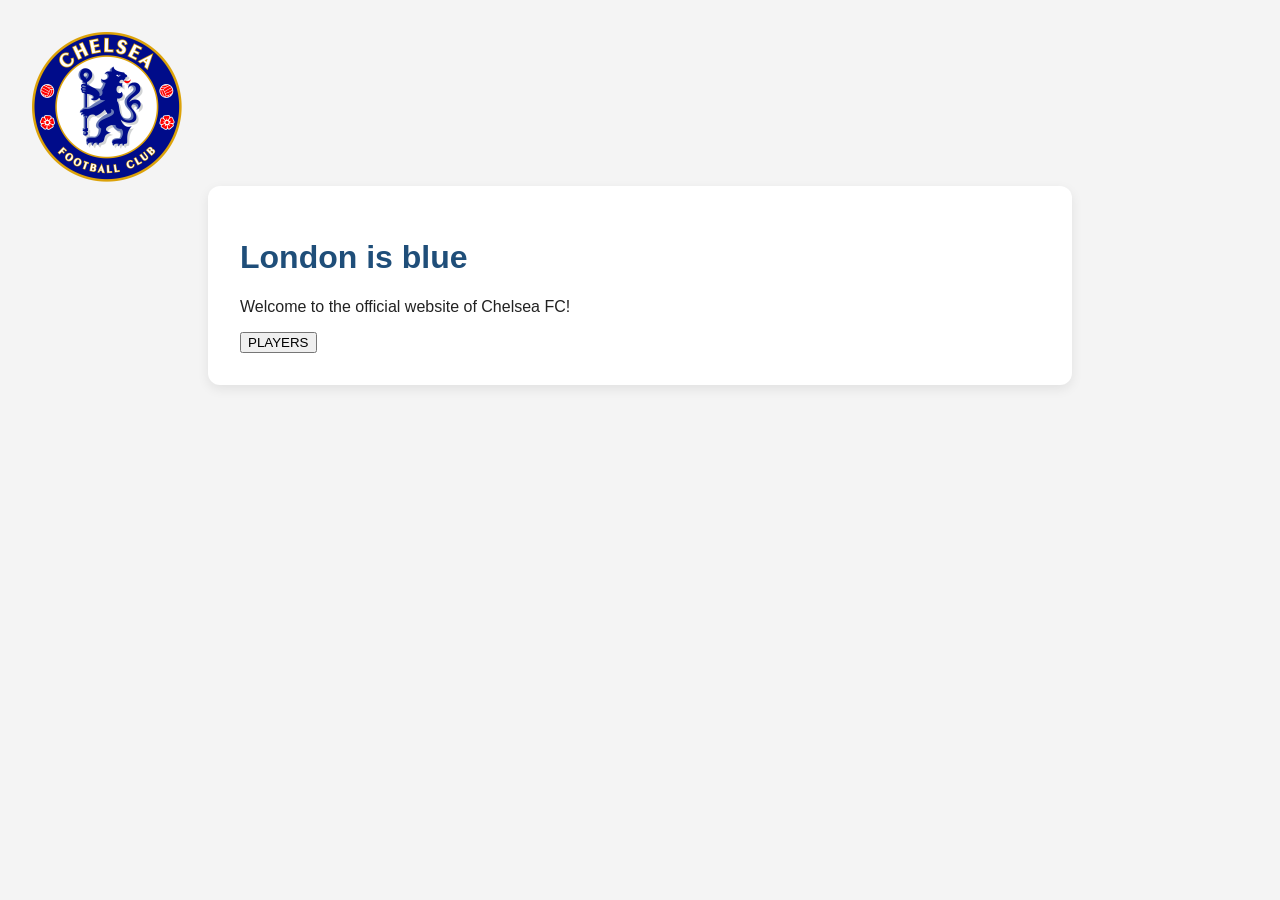
==== index.html @ 048dafea "update" ====
<!DOCTYPE html>
<html lang="cs">
  <head>
    <meta charset="UTF-8" />
    <meta name="viewport" content="width=device-width, initial-scale=1.0" />
    <title>CHELSEA FC</title>
    <style>
      body {
        font-family: Arial, sans-serif;
        margin: 0;
        padding: 2rem;
        background: #f4f4f4;
        color: #222;
      }
      .container {
        max-width: 800px;
        margin: 0 auto;
        background: white;
        padding: 2rem;
        border-radius: 12px;
        box-shadow: 0 4px 12px rgba(0, 0, 0, 0.08);
      }

      h1 {
        color: #1f4e79;
      }

      .nav {
        margin-bottom: 50px;
      }

      #logo-nav {
        width: 150px;
        height: auto;
      }
    </style>
  </head>
  <body>
    <nav>
      <img id="logo-nav" src="chelsea-logo.png" alt="Chelsea FC logo">
    </nav>
    <div class="container">
      <h1>London is blue</h1>
      <p>Welcome to the official website of Chelsea FC!</p>
      <button type="button" onclick="window.location.href='players.html'">PLAYERS</button>
    </div>
  </body>
</html>
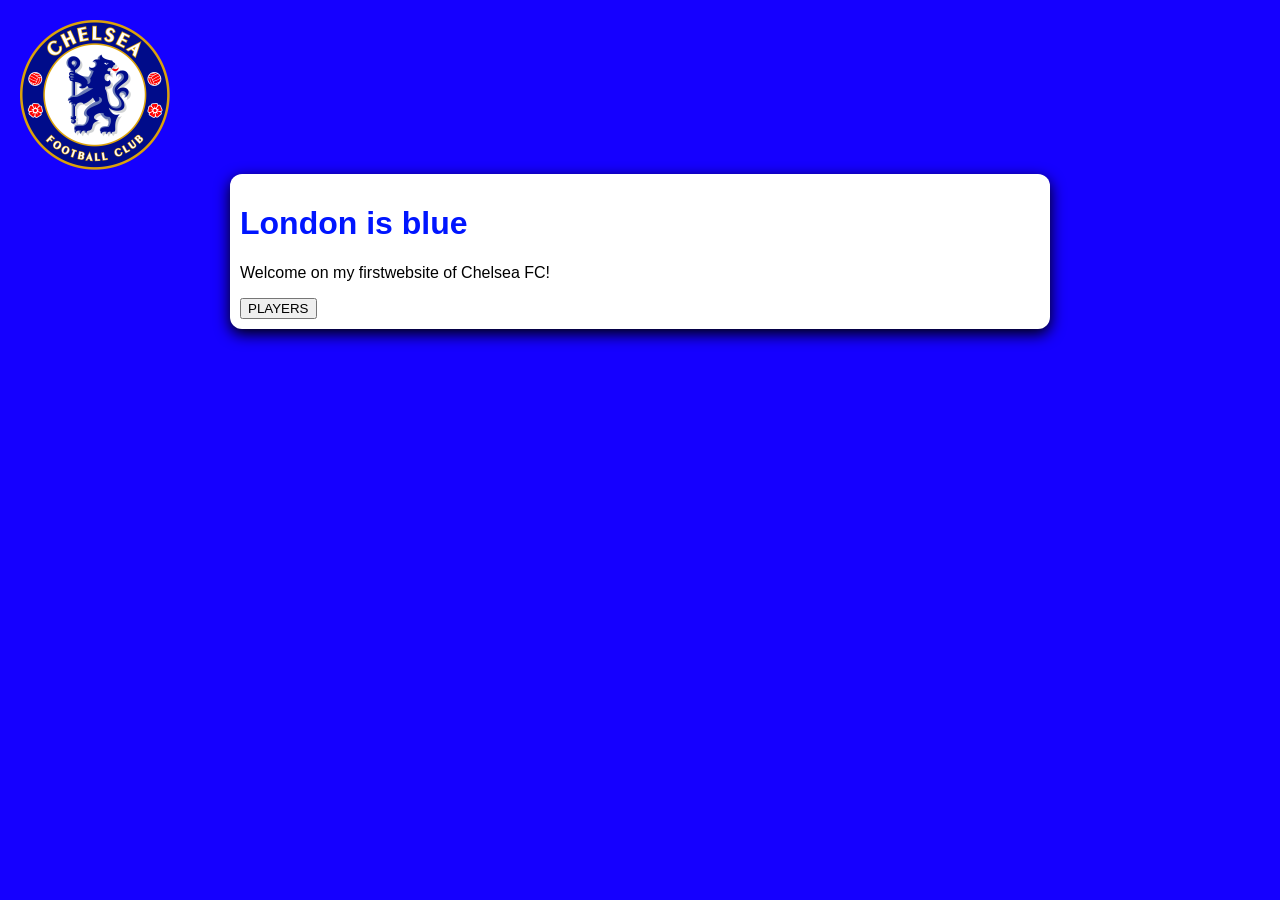
==== commit b557aeb2: "update" ====
--- a/index.html
+++ b/index.html
@@ -1,5 +1,5 @@
 <!DOCTYPE html>
-<html lang="cs">
+<html lang="en">
   <head>
     <meta charset="UTF-8" />
     <meta name="viewport" content="width=device-width, initial-scale=1.0" />
@@ -7,22 +7,22 @@
     <style>
       body {
         font-family: Arial, sans-serif;
-        margin: 0;
-        padding: 2rem;
-        background: #f4f4f4;
-        color: #222;
+        margin: 10px;
+        padding: 10px;
+        background: #1500ff;
+        color: #1500cff;
       }
       .container {
         max-width: 800px;
-        margin: 0 auto;
+        margin: auto;
         background: white;
-        padding: 2rem;
+        padding: 10px;
         border-radius: 12px;
-        box-shadow: 0 4px 12px rgba(0, 0, 0, 0.08);
+        box-shadow: 0 5px 15px rgb(0, 0, 0);
       }
 
       h1 {
-        color: #1f4e79;
+        color: #0015ff;
       }
 
       .nav {
@@ -41,7 +41,7 @@
     </nav>
     <div class="container">
       <h1>London is blue</h1>
-      <p>Welcome to the official website of Chelsea FC!</p>
+      <p>Welcome on my firstwebsite of Chelsea FC!</p>
       <button type="button" onclick="window.location.href='players.html'">PLAYERS</button>
     </div>
   </body>
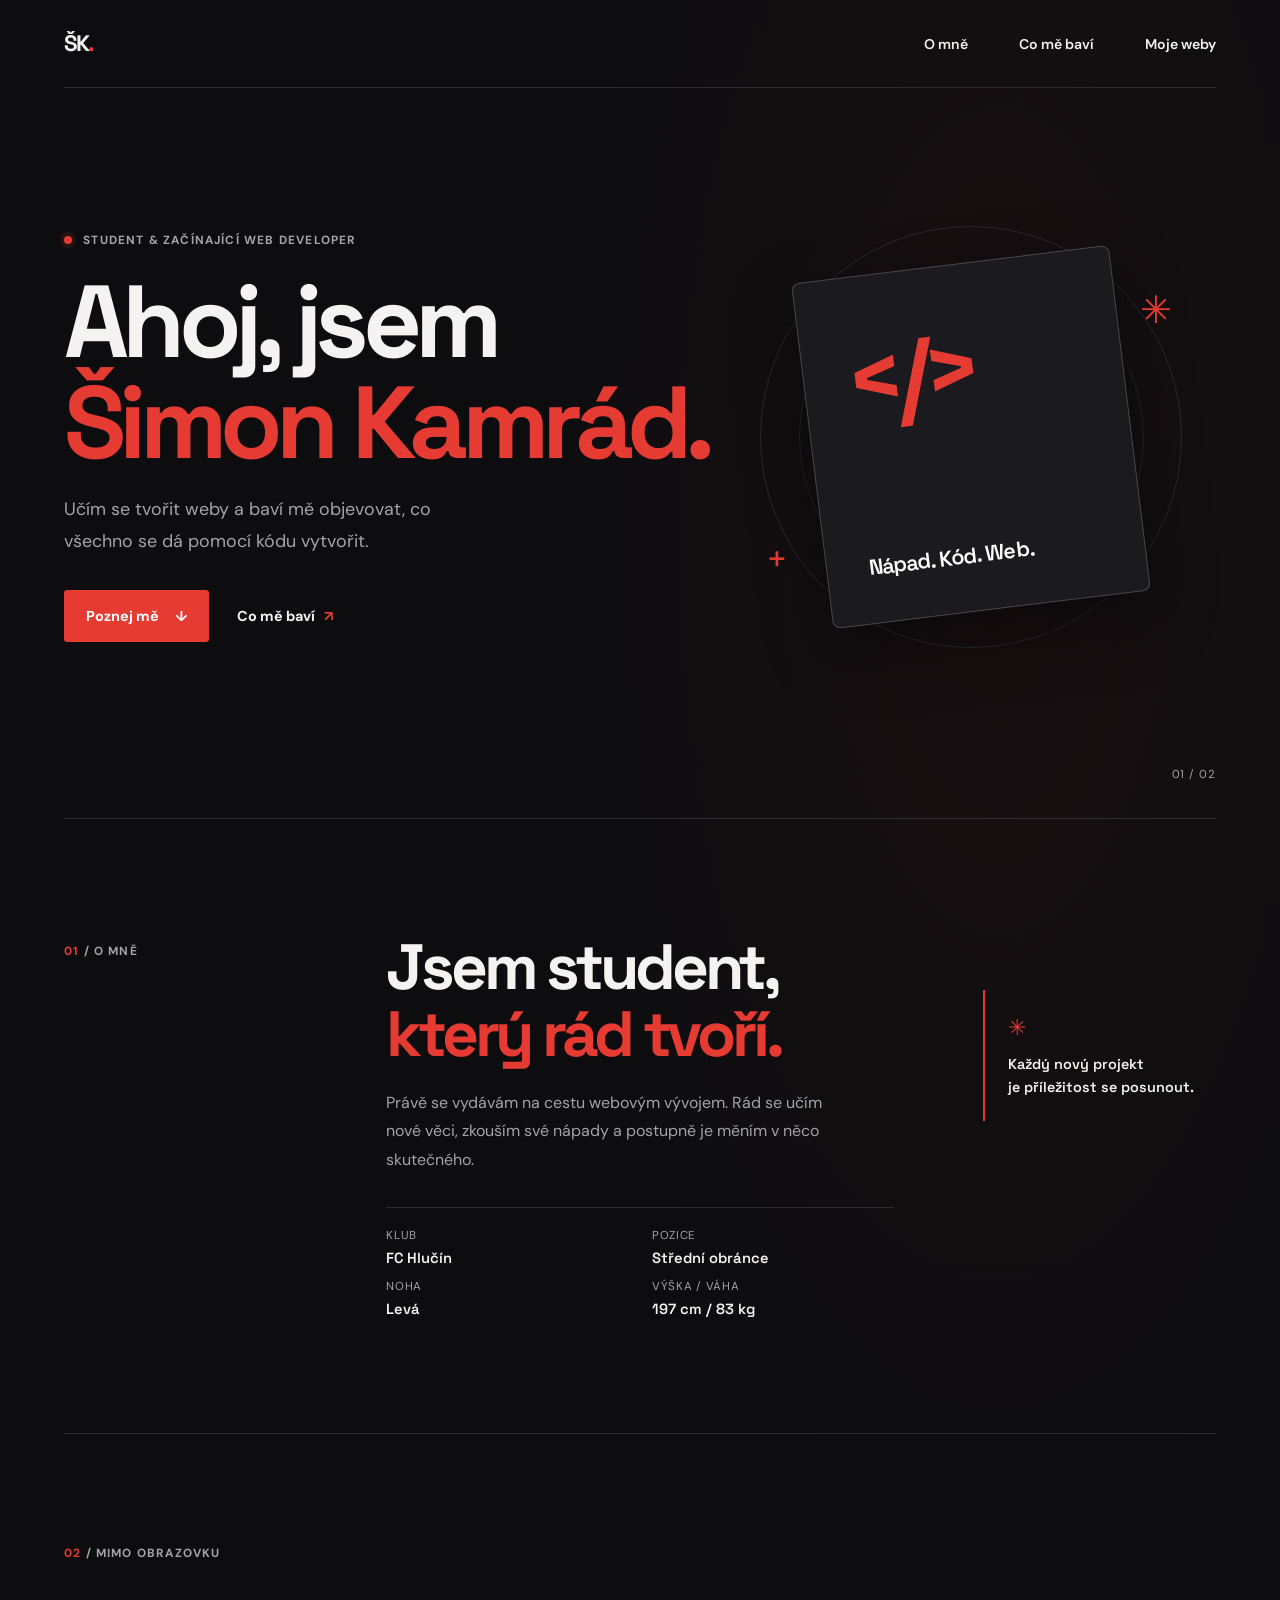
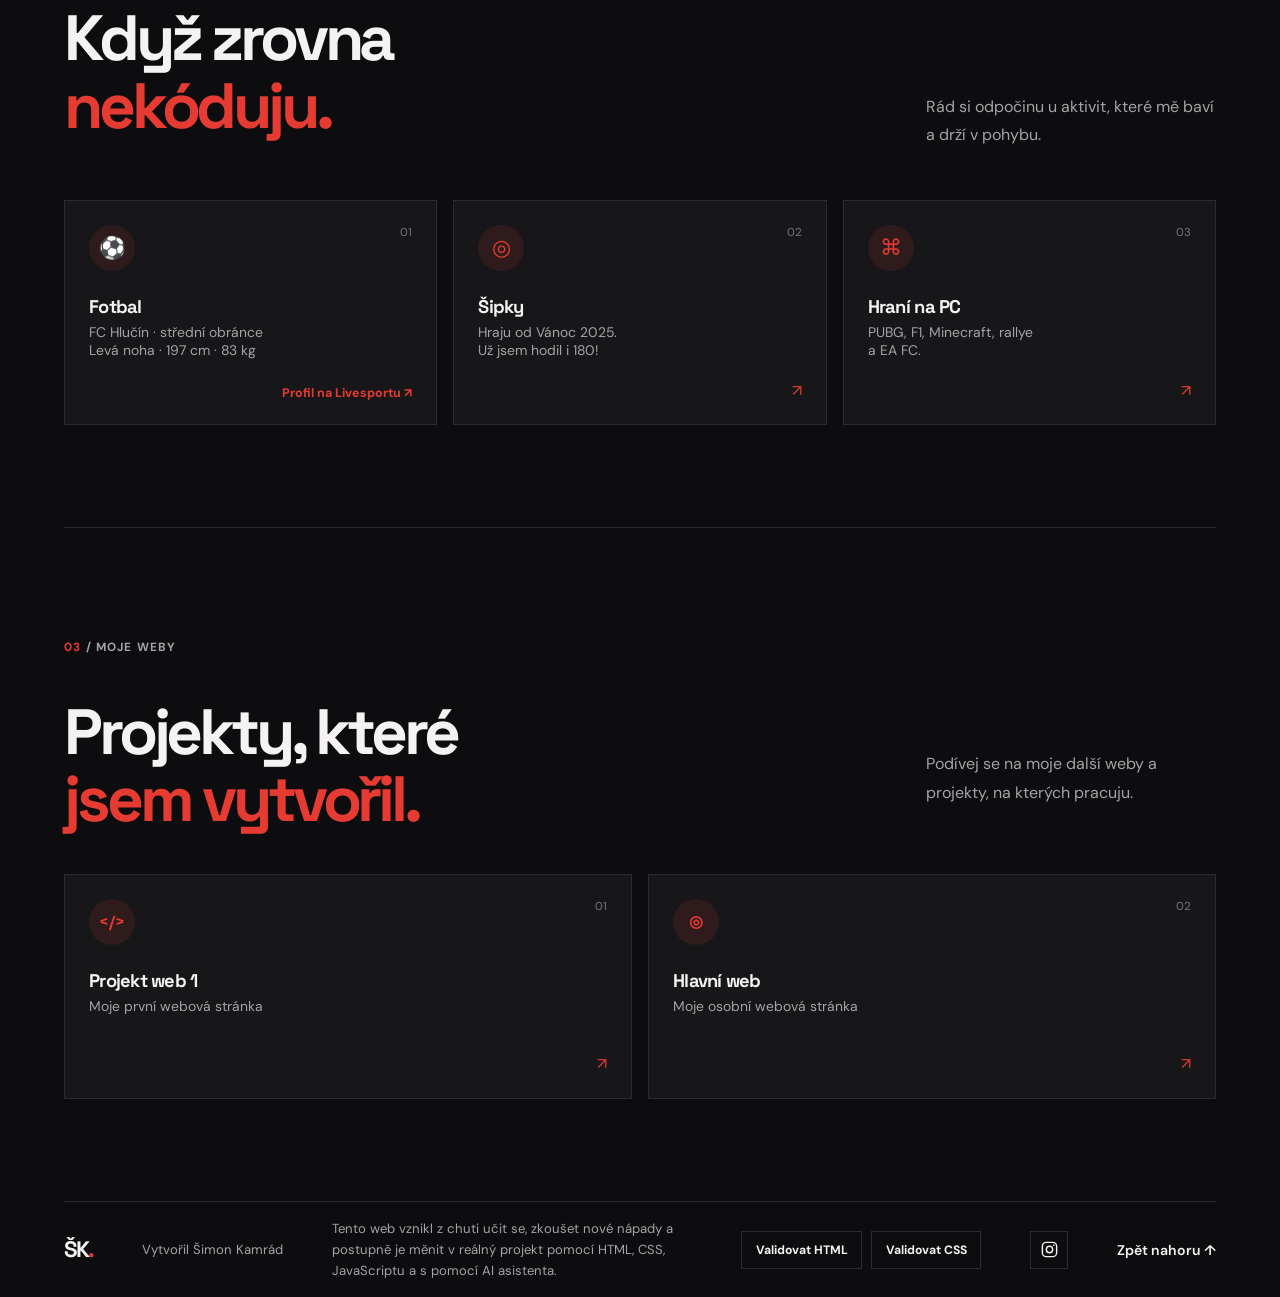
==== commit e5b54bc3: "Add initial HTML files for Chelsea FC website and style sheet - Created index.html with basic struct" ====
--- a/index.html
+++ b/index.html
@@ -1,48 +1,145 @@
 <!DOCTYPE html>
-<html lang="en">
-  <head>
-    <meta charset="UTF-8" />
-    <meta name="viewport" content="width=device-width, initial-scale=1.0" />
-    <title>CHELSEA FC</title>
-    <style>
-      body {
-        font-family: Arial, sans-serif;
-        margin: 10px;
-        padding: 10px;
-        background: #1500ff;
-        color: #1500cff;
-      }
-      .container {
-        max-width: 800px;
-        margin: auto;
-        background: white;
-        padding: 10px;
-        border-radius: 12px;
-        box-shadow: 0 5px 15px rgb(0, 0, 0);
-      }
+<html lang="cs">
+<head>
+  <meta charset="UTF-8">
+  <meta name="viewport" content="width=device-width, initial-scale=1.0">
+  <meta name="description" content="Portfolio Šimona Kamráda, studenta a začínajícího webového vývojáře.">
+  <title>Šimon Kamrád — student &amp; web developer</title>
+  <link rel="stylesheet" href="style.css">
+</head>
+<body>
+  <header class="site-header">
+    <a class="logo" href="#domu" aria-label="Šimon Kamrád, úvodní stránka">ŠK<span>.</span></a>
+    <nav aria-label="Hlavní navigace">
+      <a href="#o-mne">O mně</a>
+      <a href="#zajmy">Co mě baví</a>
+      <a href="#weby">Moje weby</a>
+    </nav>
+  </header>
 
-      h1 {
-        color: #0015ff;
-      }
+  <main>
+    <section class="hero" id="domu">
+      <div class="hero-copy">
+        <p class="eyebrow"><span class="status-dot"></span> Student &amp; začínající web developer</p>
+        <h1>Ahoj, jsem<br><span>Šimon Kamrád.</span></h1>
+        <p class="hero-intro">Učím se tvořit weby a baví mě objevovat, co všechno se dá pomocí kódu vytvořit.</p>
+        <div class="hero-actions">
+          <a class="button button-primary" href="#o-mne">Poznej mě <span aria-hidden="true">↓</span></a>
+          <a class="text-link" href="#zajmy">Co mě baví <span aria-hidden="true">↗</span></a>
+        </div>
+      </div>
+      <div class="hero-art" aria-hidden="true">
+        <div class="art-ring"></div>
+        <div class="art-card">
+          <span class="code-mark">&lt;/&gt;</span>
+          <span class="art-caption">Nápad. Kód. Web.</span>
+        </div>
+        <span class="art-spark">✳</span>
+        <span class="art-plus">+</span>
+      </div>
+      <span class="hero-index" aria-hidden="true">01 / 02</span>
+    </section>
 
-      .nav {
-        margin-bottom: 50px;
-      }
+    <section class="about section" id="o-mne">
+      <div class="section-label"><span>01</span> / O MNĚ</div>
+      <div class="about-content">
+        <h2>Jsem student,<br><span>který rád tvoří.</span></h2>
+        <p>Právě se vydávám na cestu webovým vývojem. Rád se učím nové věci, zkouším své nápady a postupně je měním v něco skutečného.</p>
+        <div class="player-stats" aria-label="Fotbalové a fyzické údaje">
+          <div><span>Klub</span><strong>FC Hlučín</strong></div>
+          <div><span>Pozice</span><strong>Střední obránce</strong></div>
+          <div><span>Noha</span><strong>Levá</strong></div>
+          <div><span>Výška / váha</span><strong>197 cm / 83 kg</strong></div>
+        </div>
+      </div>
+      <div class="about-note">
+        <span class="note-mark" aria-hidden="true">✳</span>
+        <p>Každý nový projekt<br>je příležitost se posunout.</p>
+      </div>
+    </section>
 
-      #logo-nav {
-        width: 150px;
-        height: auto;
-      }
-    </style>
-  </head>
-  <body>
-    <nav>
-      <img id="logo-nav" src="chelsea-logo.png" alt="Chelsea FC logo">
-    </nav>
-    <div class="container">
-      <h1>London is blue</h1>
-      <p>Welcome on my firstwebsite of Chelsea FC!</p>
-      <button type="button" onclick="window.location.href='players.html'">PLAYERS</button>
+    <section class="interests section" id="zajmy">
+      <div class="section-label"><span>02</span> / MIMO OBRAZOVKU</div>
+      <div class="interests-heading">
+        <h2>Když zrovna<br><span>nekóduju.</span></h2>
+        <p>Rád si odpočinu u aktivit, které mě baví a drží v pohybu.</p>
+      </div>
+      <div class="interest-list">
+        <article class="interest-card">
+          <span class="interest-number">01</span>
+          <span class="interest-icon" aria-hidden="true">⚽</span>
+          <h3>Fotbal</h3>
+          <p>FC Hlučín · střední obránce<br>Levá noha · 197 cm · 83 kg</p>
+          <a class="interest-arrow livesport-link" href="https://www.livesport.cz/hrac/kamrad-simon/vRmOfsW9/" target="_blank" rel="noopener noreferrer">Profil na Livesportu <span aria-hidden="true">↗</span></a>
+        </article>
+        <article class="interest-card">
+          <span class="interest-number">02</span>
+          <span class="interest-icon" aria-hidden="true">◎</span>
+          <h3>Šipky</h3>
+          <p>Hraju od Vánoc 2025.<br>Už jsem hodil i 180!</p>
+          <span class="interest-arrow" aria-hidden="true">↗</span>
+        </article>
+        <article class="interest-card">
+          <span class="interest-number">03</span>
+          <span class="interest-icon" aria-hidden="true">⌘</span>
+          <h3>Hraní na PC</h3>
+          <p>PUBG, F1, Minecraft, rallye<br>a EA FC.</p>
+          <span class="interest-arrow" aria-hidden="true">↗</span>
+        </article>
+      </div>
+    </section>
+
+    <section class="websites section" id="weby">
+      <div class="section-label"><span>03</span> / MOJE WEBY</div>
+      <div class="websites-heading">
+        <h2>Projekty, které<br><span>jsem vytvořil.</span></h2>
+        <p>Podívej se na moje další weby a projekty, na kterých pracuju.</p>
+      </div>
+      
+      <div class="website-list">
+        <a class="website-card" href="https://simonkamrad.github.io/projekt-web1/" target="_blank" rel="noopener noreferrer">
+          <span class="website-number">01</span>
+          <span class="website-icon" aria-hidden="true">&lt;/&gt;</span>
+          <h3>Projekt web 1</h3>
+          <p>Moje první webová stránka</p>
+          <span class="interest-arrow" aria-hidden="true">↗</span>
+        </a>
+        <a class="website-card" href="https://simonkamrad.github.io/" target="_blank" rel="noopener noreferrer">
+          <span class="website-number">02</span>
+          <span class="website-icon" aria-hidden="true">◎</span>
+          <h3>Hlavní web</h3>
+          <p>Moje osobní webová stránka</p>
+          <span class="interest-arrow" aria-hidden="true">↗</span>
+        </a>
+      </div>
+    </section>
+  </main>
+
+  <footer class="site-footer">
+    <a class="logo" href="#domu" aria-label="Zpět na začátek">ŠK<span>.</span></a>
+    <p>Vytvořil Šimon Kamrád</p>
+    <p class="footer-quote">Tento web vznikl z chuti učit se, zkoušet nové nápady a postupně je měnit v reálný projekt pomocí HTML, CSS, JavaScriptu a s pomocí AI asistenta.</p>
+    <div class="footer-validators" aria-label="Validace stránky">
+      <a class="footer-button" id="validate-html" href="https://validator.w3.org/nu/" target="_blank" rel="noopener noreferrer">Validovat HTML</a>
+      <a class="footer-button" id="validate-css" href="https://jigsaw.w3.org/css-validator/validator?uri=https%3A%2F%2Fsimonkamrad.github.io%2Fportfolio%2Fstyle.css&amp;profile=css3&amp;usermedium=all" target="_blank" rel="noopener noreferrer">Validovat CSS</a>
     </div>
-  </body>
+    <a class="instagram-link" href="https://www.instagram.com/simii.kamrad/" target="_blank" rel="noopener noreferrer" aria-label="Instagram Šimona Kamráda" title="Instagram">
+      <svg viewBox="0 0 24 24" aria-hidden="true" focusable="false">
+        <rect x="3" y="3" width="18" height="18" rx="5"></rect>
+        <circle cx="12" cy="12" r="4"></circle>
+        <circle class="instagram-dot" cx="17.5" cy="6.5" r="1"></circle>
+      </svg>
+    </a>
+    <a class="back-to-top" href="#domu">Zpět nahoru ↑</a>
+  </footer>
+  <script>
+    const pageUrl = "https://simonkamrad.github.io/portfolio/";
+    const stylesheetUrl = "https://simonkamrad.github.io/portfolio/style.css";
+    const cssValidatorUrl = "https://jigsaw.w3.org/css-validator/validator";
+    document.getElementById("validate-html").href =
+      `https://validator.w3.org/nu/?doc=${encodeURIComponent(pageUrl)}`;
+    document.getElementById("validate-css").href =
+      `${cssValidatorUrl}?uri=${encodeURIComponent(stylesheetUrl)}&profile=css3&usermedium=all`;
+  </script>
+</body>
 </html>
--- a/style.css
+++ b/style.css
@@ -0,0 +1,747 @@
+@import url("https://fonts.googleapis.com/css2?family=DM+Sans:wght@400;500;600;700&family=Space+Grotesk:wght@400;500;600;700&display=swap");
+
+:root {
+  color-scheme: dark;
+  --ink: #f4f3f1;
+  --muted: #a4a3a5;
+  --paper: #0d0d0f;
+  --white: #fff;
+  --surface: #171719;
+  --red: #e53b32;
+  --line: #2c2b2f;
+  --display: "Space Grotesk", sans-serif;
+  --body: "DM Sans", sans-serif;
+}
+
+* {
+  box-sizing: border-box;
+}
+
+html {
+  scroll-behavior: smooth;
+  scroll-padding-top: 2rem;
+}
+
+body {
+  min-width: 320px;
+  margin: 0;
+  background:
+    radial-gradient(ellipse at 78% 18%, rgb(229 59 50 / 5%), transparent 28rem),
+    var(--paper);
+  color: var(--ink);
+  font-family: var(--body);
+  -webkit-font-smoothing: antialiased;
+}
+
+a {
+  color: inherit;
+  text-decoration: none;
+}
+
+.site-header,
+.site-footer {
+  display: flex;
+  align-items: center;
+  justify-content: space-between;
+  width: min(100% - 10vw, 1280px);
+  margin-inline: auto;
+}
+
+.site-header {
+  min-height: 88px;
+  border-bottom: 1px solid var(--line);
+}
+
+.logo {
+  font-family: var(--display);
+  font-size: 1.4rem;
+  font-weight: 700;
+  letter-spacing: -0.08em;
+}
+
+.logo span,
+.back-to-top:hover,
+.site-header nav a:hover {
+  color: var(--red);
+}
+
+.site-header nav {
+  display: flex;
+  gap: clamp(1.5rem, 4vw, 3.5rem);
+}
+.site-header nav a,
+.back-to-top {
+  font-size: 0.88rem;
+  font-weight: 600;
+  transition: color 180ms ease;
+}
+
+
+.hero {
+  position: relative;
+  display: grid;
+  grid-template-columns: 1.15fr 0.85fr;
+  align-items: center;
+  width: min(100% - 10vw, 1280px);
+  min-height: min(730px, calc(100svh - 88px));
+  margin-inline: auto;
+  padding-block: 5rem 7rem;
+}
+ 
+ 
+.hero-copy {
+  position: relative;
+  z-index: 1;
+}
+
+.eyebrow,
+.section-label {
+  font-size: 0.74rem;
+  font-weight: 700;
+  letter-spacing: 0.1em;
+  text-transform: uppercase;
+}
+
+.eyebrow {
+  display: flex;
+  align-items: center;
+  gap: 0.7rem;
+  color: var(--muted);
+}
+
+.status-dot {
+  width: 8px;
+  height: 8px;
+  border-radius: 50%;
+  background: var(--red);
+  box-shadow: 0 0 0 4px rgb(229 59 50 / 12%);
+}
+
+h1,
+h2,
+h3,
+p {
+  margin-top: 0;
+}
+
+h1,
+h2 {
+  font-family: var(--display);
+  letter-spacing: -0.065em;
+}
+
+.hero h1 {
+  margin-block: 1.5rem 1.25rem;
+  font-size: clamp(3.5rem, 8vw, 7.5rem);
+  line-height: 0.98;
+}
+
+.hero h1 span,
+.about h2 span,
+.interests-heading h2 span {
+  color: var(--red);
+}
+
+.hero-intro {
+  max-width: 440px;
+  color: var(--muted);
+  font-size: clamp(1rem, 1.4vw, 1.12rem);
+  line-height: 1.8;
+}
+
+.hero-actions {
+  display: flex;
+  align-items: center;
+  gap: 1.75rem;
+  margin-top: 2rem;
+}
+
+.button {
+  display: inline-flex;
+  align-items: center;
+  justify-content: center;
+  gap: 1rem;
+  min-height: 52px;
+  padding: 0.85rem 1.35rem;
+  border-radius: 3px;
+  font-size: 0.9rem;
+  font-weight: 700;
+  transition: background 180ms ease, transform 180ms ease;
+}
+
+.button-primary {
+  background: var(--red);
+  color: var(--white);
+}
+
+.button-primary:hover {
+  transform: translateY(-2px);
+  background: #c92e26;
+}
+
+.text-link {
+  font-size: 0.9rem;
+  font-weight: 700;
+}
+
+.text-link span {
+  margin-left: 0.35rem;
+  color: var(--red);
+}
+
+.hero-art {
+  position: relative;
+  display: grid;
+  min-height: 400px;
+  place-items: center;
+}
+
+.art-ring {
+  position: absolute;
+  width: clamp(260px, 33vw, 430px);
+  aspect-ratio: 1;
+  border: 1px solid #29282c;
+  border-radius: 50%;
+}
+
+.art-ring::before,
+.art-ring::after {
+  position: absolute;
+  inset: 9%;
+  border: 1px solid #242327;
+  border-radius: 50%;
+  content: "";
+}
+
+.art-ring::after {
+  inset: 20%;
+}
+
+.art-card {
+  position: relative;
+  display: flex;
+  width: clamp(210px, 25vw, 320px);
+  aspect-ratio: 0.92;
+  flex-direction: column;
+  align-items: flex-start;
+  justify-content: space-between;
+  padding: clamp(1.4rem, 4vw, 2.6rem);
+  transform: rotate(-7deg);
+  border: 1px solid rgb(255 255 255 / 20%);
+  border-radius: 8px;
+  background: #1b1a1e;
+  box-shadow: 0 25px 65px rgb(0 0 0 / 45%);
+  color: var(--white);
+}
+
+.code-mark {
+  color: var(--red);
+  font-family: var(--display);
+  font-size: clamp(3.5rem, 8vw, 6rem);
+  font-weight: 700;
+  letter-spacing: -0.1em;
+}
+
+.art-caption {
+  font-family: var(--display);
+  font-size: clamp(1rem, 2vw, 1.35rem);
+  font-weight: 600;
+  letter-spacing: -0.04em;
+}
+
+.art-spark,
+.art-plus {
+  position: absolute;
+  color: var(--red);
+}
+
+.art-spark {
+  top: 12%;
+  right: 9%;
+  font-size: 2.4rem;
+}
+
+.art-plus {
+  bottom: 14%;
+  left: 8%;
+  font-family: var(--display);
+  font-size: 2.2rem;
+}
+
+.hero-index {
+  position: absolute;
+  right: 0;
+  bottom: 2.25rem;
+  color: var(--muted);
+  font-size: 0.72rem;
+  letter-spacing: 0.08em;
+}
+
+.section {
+  width: min(100% - 10vw, 1280px);
+  margin-inline: auto;
+  border-top: 1px solid var(--line);
+}
+
+.about {
+  display: grid;
+  grid-template-columns: 0.8fr 1.4fr 0.8fr;
+  align-items: start;
+  gap: 2rem;
+  padding-block: clamp(4rem, 9vw, 8rem);
+}
+
+.section-label {
+  padding-top: 0.55rem;
+  color: var(--muted);
+}
+
+.section-label span {
+  color: var(--red);
+}
+
+.about h2,
+.interests-heading h2 {
+  margin-bottom: 1.25rem;
+  font-size: clamp(2.4rem, 5vw, 4.5rem);
+  line-height: 1.05;
+}
+
+.about-content > p,
+.interests-heading > p {
+  max-width: 460px;
+  margin-bottom: 0;
+  color: var(--muted);
+  line-height: 1.8;
+}
+
+.about-note {
+  justify-self: end;
+  margin-top: 3.5rem;
+  padding: 1.4rem;
+  border-left: 2px solid var(--red);
+}
+
+.player-stats {
+  display: grid;
+  grid-template-columns: repeat(2, minmax(0, 1fr));
+  gap: 0.8rem 1.5rem;
+  max-width: 510px;
+  margin-top: 2rem;
+  padding-top: 1.25rem;
+  border-top: 1px solid var(--line);
+}
+
+.player-stats div {
+  display: flex;
+  flex-direction: column;
+  gap: 0.35rem;
+}
+
+.player-stats span {
+  color: var(--muted);
+  font-size: 0.72rem;
+  letter-spacing: 0.06em;
+  text-transform: uppercase;
+}
+
+.player-stats strong {
+  font-family: var(--display);
+  font-size: 0.92rem;
+  font-weight: 600;
+}
+
+.note-mark {
+  display: block;
+  margin-bottom: 0.7rem;
+  color: var(--red);
+  font-size: 1.4rem;
+}
+
+.about-note p {
+  margin-bottom: 0;
+  font-family: var(--display);
+  font-size: 0.9rem;
+  font-weight: 600;
+  line-height: 1.6;
+}
+
+.interests {
+  padding-block: clamp(4rem, 8vw, 7rem);
+}
+
+.interests-heading {
+  display: flex;
+  align-items: end;
+  justify-content: space-between;
+  gap: 2rem;
+  margin-top: 2.75rem;
+}
+
+.interests-heading > p {
+  max-width: 290px;
+  padding-bottom: 0.6rem;
+}
+
+.interest-list {
+  display: grid;
+  grid-template-columns: repeat(3, 1fr);
+  gap: 1rem;
+  margin-top: 2.5rem;
+}
+
+.interest-card {
+  position: relative;
+  min-height: 225px;
+  padding: 1.5rem;
+  border: 1px solid var(--line);
+  background: var(--surface);
+  transition: border-color 180ms ease, transform 180ms ease;
+}
+
+.interest-card:hover {
+  transform: translateY(-4px);
+  border-color: var(--red);
+}
+
+.websites {
+  padding-block: clamp(4rem, 8vw, 7rem);
+}
+
+.websites-heading {
+  display: flex;
+  align-items: end;
+  justify-content: space-between;
+  gap: 2rem;
+  margin-top: 2.75rem;
+}
+
+.websites-heading h2 {
+  margin-bottom: 0;
+  font-size: clamp(2.4rem, 5vw, 4.5rem);
+  line-height: 1.05;
+}
+
+.websites-heading h2 span {
+  color: var(--red);
+}
+
+.websites-heading > p {
+  max-width: 290px;
+  padding-bottom: 0.6rem;
+  color: var(--muted);
+  line-height: 1.8;
+}
+
+.website-list {
+  display: grid;
+  grid-template-columns: repeat(2, 1fr);
+  gap: 1rem;
+  margin-top: 2.5rem;
+}
+
+.website-card {
+  position: relative;
+  min-height: 225px;
+  padding: 1.5rem;
+  border: 1px solid var(--line);
+  background: var(--surface);
+  transition: border-color 180ms ease, transform 180ms ease;
+}
+
+.website-card:hover {
+  transform: translateY(-4px);
+  border-color: var(--red);
+}
+
+.website-number {
+  position: absolute;
+  top: 1.55rem;
+  right: 1.5rem;
+  color: #77757a;
+  font-size: 0.72rem;
+}
+
+.website-icon {
+  display: grid;
+  width: 46px;
+  height: 46px;
+  margin-bottom: 1.5rem;
+  place-items: center;
+  border-radius: 50%;
+  background: rgb(229 59 50 / 12%);
+  color: var(--red);
+  font-family: var(--display);
+  font-size: 1rem;
+  font-weight: 700;
+}
+
+.website-card h3 {
+  margin-bottom: 0.35rem;
+  font-family: var(--display);
+  font-size: 1.15rem;
+  letter-spacing: -0.04em;
+}
+
+.website-card p {
+  margin-bottom: 0;
+  color: var(--muted);
+  font-size: 0.87rem;
+}
+
+.interest-number {
+  position: absolute;
+  top: 1.55rem;
+  right: 1.5rem;
+  color: #77757a;
+  font-size: 0.72rem;
+}
+
+.interest-icon {
+  display: grid;
+  width: 46px;
+  height: 46px;
+  margin-bottom: 1.5rem;
+  place-items: center;
+  border-radius: 50%;
+  background: rgb(229 59 50 / 12%);
+  color: var(--red);
+  font-size: 1.35rem;
+}
+
+.interest-card h3 {
+  margin-bottom: 0.35rem;
+  font-family: var(--display);
+  font-size: 1.15rem;
+  letter-spacing: -0.04em;
+}
+
+.interest-card p {
+  margin-bottom: 0;
+  color: var(--muted);
+  font-size: 0.87rem;
+}
+
+.interest-arrow {
+  position: absolute;
+  right: 1.5rem;
+  bottom: 1.45rem;
+  color: var(--red);
+}
+
+.livesport-link {
+  font-size: 0.78rem;
+  font-weight: 700;
+}
+
+.livesport-link:hover {
+  color: var(--ink);
+}
+
+.site-footer {
+  flex-wrap: wrap;
+  gap: 1rem 1.5rem;
+  min-height: 92px;
+  padding-block: 1rem;
+  border-top: 1px solid var(--line);
+}
+
+.site-footer p {
+  margin-bottom: 0;
+  color: var(--muted);
+  font-size: 0.82rem;
+}
+
+.footer-quote {
+  max-width: 360px;
+  line-height: 1.6;
+}
+
+.footer-validators {
+  display: flex;
+  flex-wrap: wrap;
+  gap: 0.55rem;
+}
+
+.footer-button {
+  display: inline-flex;
+  min-height: 38px;
+  align-items: center;
+  justify-content: center;
+  padding: 0.55rem 0.85rem;
+  border: 1px solid var(--line);
+  color: var(--ink);
+  font-size: 0.76rem;
+  font-weight: 700;
+  transition: border-color 180ms ease, background 180ms ease;
+}
+
+.footer-button:hover {
+  border-color: var(--red);
+  background: rgb(229 59 50 / 10%);
+}
+
+.instagram-link {
+  display: grid;
+  width: 38px;
+  height: 38px;
+  place-items: center;
+  border: 1px solid var(--line);
+  color: var(--ink);
+  transition: border-color 180ms ease, color 180ms ease;
+}
+
+.instagram-link:hover {
+  border-color: var(--red);
+  color: var(--red);
+}
+
+.instagram-link svg {
+  width: 19px;
+  height: 19px;
+  fill: none;
+  stroke: currentColor;
+  stroke-linecap: round;
+  stroke-linejoin: round;
+  stroke-width: 1.8;
+}
+
+.instagram-link .instagram-dot {
+  fill: currentColor;
+  stroke: none;
+}
+
+@media (min-width: 1500px) {
+  .hero {
+    min-height: 760px;
+  }
+}
+
+@media (max-width: 800px) {
+  .hero {
+    grid-template-columns: 1fr 0.8fr;
+    gap: 1rem;
+    min-height: auto;
+    padding-block: 6rem 7rem;
+  }
+
+  .hero-art {
+    min-height: 320px;
+  }
+
+  .about {
+    grid-template-columns: 0.65fr 1.35fr;
+  }
+
+  .about-note {
+    grid-column: 2;
+    justify-self: start;
+    margin-top: 0;
+  }
+
+  .interest-card {
+    min-height: 210px;
+    padding: 1.2rem;
+  }
+}
+
+@media (max-width: 600px) {
+  .site-header,
+  .site-footer,
+  .hero,
+  .section {
+    width: min(100% - 2.5rem, 1280px);
+  }
+
+  .site-header {
+    min-height: 72px;
+  }
+
+  .site-header nav {
+    gap: 1.25rem;
+  }
+
+  .site-header nav a {
+    font-size: 0.82rem;
+  }
+
+  .hero {
+    grid-template-columns: 1fr;
+    padding-block: 5rem 5.5rem;
+  }
+
+  .hero h1 {
+    font-size: clamp(3.3rem, 13vw, 5.5rem);
+  }
+
+  .hero-art {
+    min-height: 310px;
+    margin-top: 1.5rem;
+  }
+
+  .art-ring {
+    width: min(75vw, 330px);
+  }
+
+  .art-card {
+    width: min(55vw, 250px);
+  }
+
+  .about {
+    grid-template-columns: 1fr;
+    gap: 2rem;
+    padding-block: 4.5rem;
+  }
+
+  .about-note {
+    grid-column: 1;
+  }
+
+  .interests {
+    padding-block: 4.5rem;
+  }
+
+  .interests-heading {
+    align-items: start;
+    flex-direction: column;
+    gap: 0;
+    margin-top: 2rem;
+  }
+
+  .websites-heading {
+    align-items: start;
+    flex-direction: column;
+    gap: 0;
+    margin-top: 2rem;
+  }
+
+  .website-list {
+    grid-template-columns: 1fr;
+    gap: 0.75rem;
+    margin-top: 2rem;
+  }
+
+  .interest-list {
+    grid-template-columns: 1fr;
+    gap: 0.75rem;
+    margin-top: 2rem;
+  }
+
+  .interest-card {
+    min-height: 185px;
+    padding: 1.4rem;
+  }
+
+  .site-footer {
+    min-height: 80px;
+  }
+}
+
+@media (prefers-reduced-motion: reduce) {
+  *,
+  *::before,
+  *::after {
+    scroll-behavior: auto !important;
+    transition-duration: 0.01ms !important;
+  }
+}
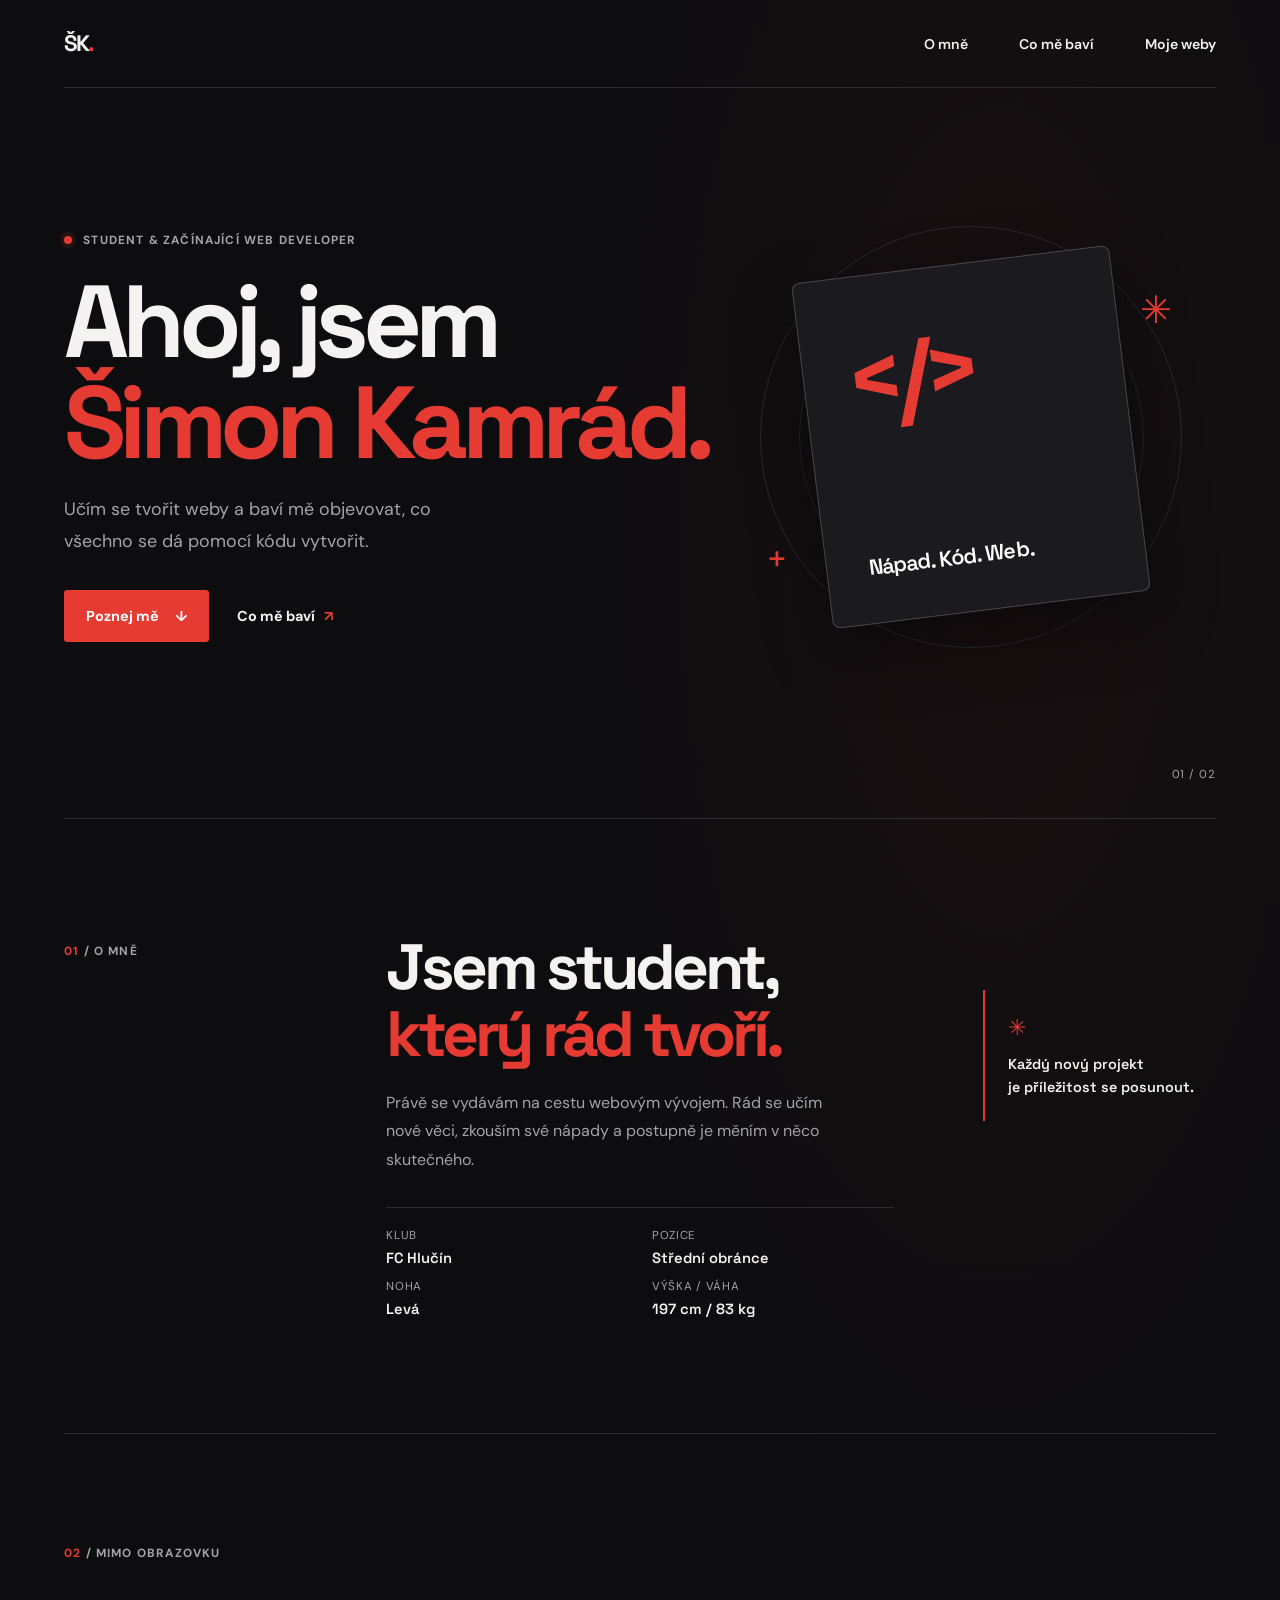
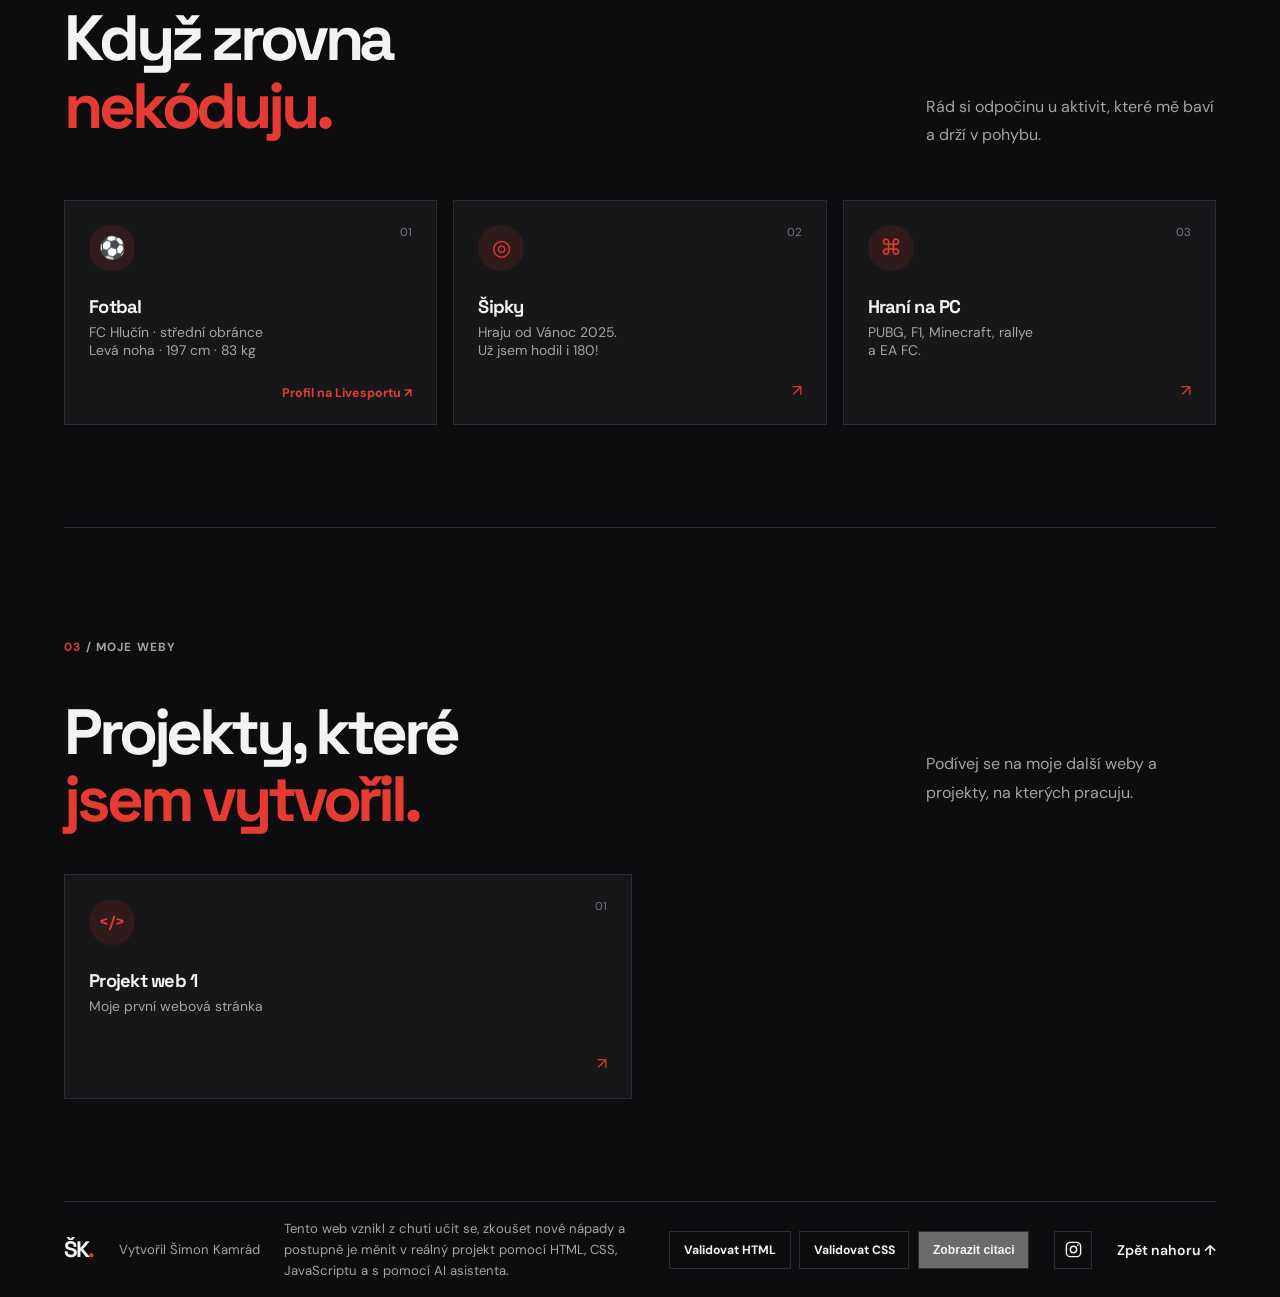
==== commit 53279bf8: "oprava validatoru" ====
--- a/index.html
+++ b/index.html
@@ -45,12 +45,12 @@
       <div class="about-content">
         <h2>Jsem student,<br><span>který rád tvoří.</span></h2>
         <p>Právě se vydávám na cestu webovým vývojem. Rád se učím nové věci, zkouším své nápady a postupně je měním v něco skutečného.</p>
-        <div class="player-stats" aria-label="Fotbalové a fyzické údaje">
+        <section class="player-stats" aria-label="Fotbalové a fyzické údaje">
           <div><span>Klub</span><strong>FC Hlučín</strong></div>
           <div><span>Pozice</span><strong>Střední obránce</strong></div>
           <div><span>Noha</span><strong>Levá</strong></div>
           <div><span>Výška / váha</span><strong>197 cm / 83 kg</strong></div>
-        </div>
+        </section>
       </div>
       <div class="about-note">
         <span class="note-mark" aria-hidden="true">✳</span>
@@ -104,13 +104,6 @@
           <p>Moje první webová stránka</p>
           <span class="interest-arrow" aria-hidden="true">↗</span>
         </a>
-        <a class="website-card" href="https://simonkamrad.github.io/" target="_blank" rel="noopener noreferrer">
-          <span class="website-number">02</span>
-          <span class="website-icon" aria-hidden="true">◎</span>
-          <h3>Hlavní web</h3>
-          <p>Moje osobní webová stránka</p>
-          <span class="interest-arrow" aria-hidden="true">↗</span>
-        </a>
       </div>
     </section>
   </main>
@@ -119,10 +112,21 @@
     <a class="logo" href="#domu" aria-label="Zpět na začátek">ŠK<span>.</span></a>
     <p>Vytvořil Šimon Kamrád</p>
     <p class="footer-quote">Tento web vznikl z chuti učit se, zkoušet nové nápady a postupně je měnit v reálný projekt pomocí HTML, CSS, JavaScriptu a s pomocí AI asistenta.</p>
-    <div class="footer-validators" aria-label="Validace stránky">
+    <nav class="footer-validators" aria-label="Validace stránky">
       <a class="footer-button" id="validate-html" href="https://validator.w3.org/nu/" target="_blank" rel="noopener noreferrer">Validovat HTML</a>
-      <a class="footer-button" id="validate-css" href="https://jigsaw.w3.org/css-validator/validator?uri=https%3A%2F%2Fsimonkamrad.github.io%2Fportfolio%2Fstyle.css&amp;profile=css3&amp;usermedium=all" target="_blank" rel="noopener noreferrer">Validovat CSS</a>
-    </div>
+      <a class="footer-button" id="validate-css" href="https://jigsaw.w3.org/css-validator/validator" target="_blank" rel="noopener noreferrer">Validovat CSS</a>
+      <button class="footer-button" id="show-citation" type="button" aria-controls="citation-dialog">Zobrazit citaci</button>
+    </nav>
+    <dialog id="citation-dialog" aria-labelledby="citation-title">
+      <h2 id="citation-title">Citace</h2>
+      <pre id="citation-markdown">**Kamrád, Š. (2026).** *Osobní portfolio a projekt web 1*.
+
+Web vytvořený na základě zadání a promptů z našich chatů, s využitím HTML, CSS,
+JavaScriptu a AI asistenta Copilot.
+
+[Projekt web 1](https://simonkamrad.github.io/projekt-web1/)</pre>
+      <button class="footer-button" id="close-citation" type="button">Zavřít</button>
+    </dialog>
     <a class="instagram-link" href="https://www.instagram.com/simii.kamrad/" target="_blank" rel="noopener noreferrer" aria-label="Instagram Šimona Kamráda" title="Instagram">
       <svg viewBox="0 0 24 24" aria-hidden="true" focusable="false">
         <rect x="3" y="3" width="18" height="18" rx="5"></rect>
@@ -133,13 +137,21 @@
     <a class="back-to-top" href="#domu">Zpět nahoru ↑</a>
   </footer>
   <script>
-    const pageUrl = "https://simonkamrad.github.io/portfolio/";
-    const stylesheetUrl = "https://simonkamrad.github.io/portfolio/style.css";
+    const pageUrl = "https://simonkamrad.github.io/";
+    const stylesheetUrl = "https://simonkamrad.github.io/style.css";
     const cssValidatorUrl = "https://jigsaw.w3.org/css-validator/validator";
     document.getElementById("validate-html").href =
       `https://validator.w3.org/nu/?doc=${encodeURIComponent(pageUrl)}`;
     document.getElementById("validate-css").href =
       `${cssValidatorUrl}?uri=${encodeURIComponent(stylesheetUrl)}&profile=css3&usermedium=all`;
+
+    const citationDialog = document.getElementById("citation-dialog");
+    document.getElementById("show-citation").addEventListener("click", () => {
+      citationDialog.showModal();
+    });
+    document.getElementById("close-citation").addEventListener("click", () => {
+      citationDialog.close();
+    });
   </script>
 </body>
 </html>
--- a/style.css
+++ b/style.css
@@ -581,6 +581,33 @@
   background: rgb(229 59 50 / 10%);
 }
 
+dialog {
+  width: min(520px, calc(100% - 2rem));
+  padding: 1.5rem;
+  border: 1px solid var(--line);
+  background: var(--surface);
+  color: var(--ink);
+}
+
+dialog::backdrop {
+  background: rgb(20 20 20 / 60%);
+}
+
+dialog h2 {
+  margin-bottom: 1rem;
+  font-family: var(--display);
+  font-size: 1.4rem;
+}
+
+#citation-markdown {
+  margin-bottom: 1.25rem;
+  overflow-x: auto;
+  color: var(--muted);
+  font: inherit;
+  line-height: 1.6;
+  white-space: pre-wrap;
+}
+
 .instagram-link {
   display: grid;
   width: 38px;
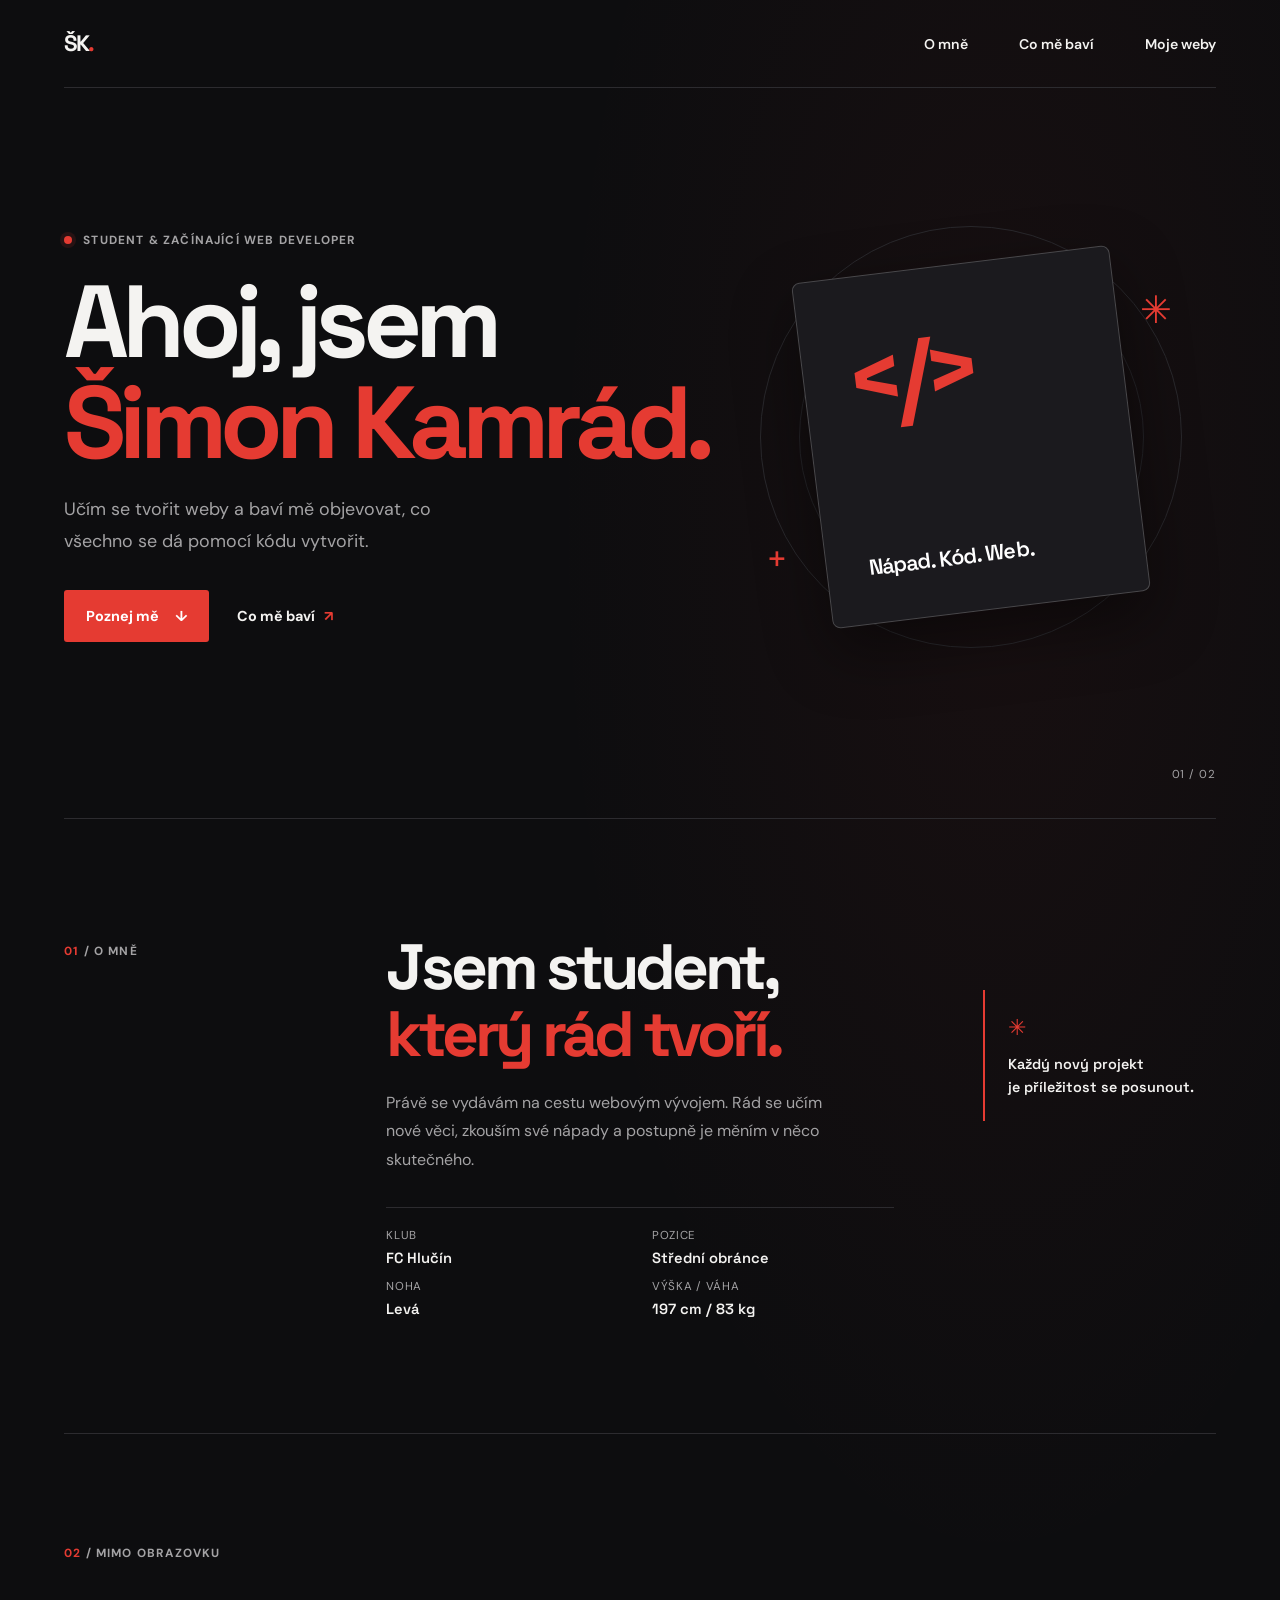
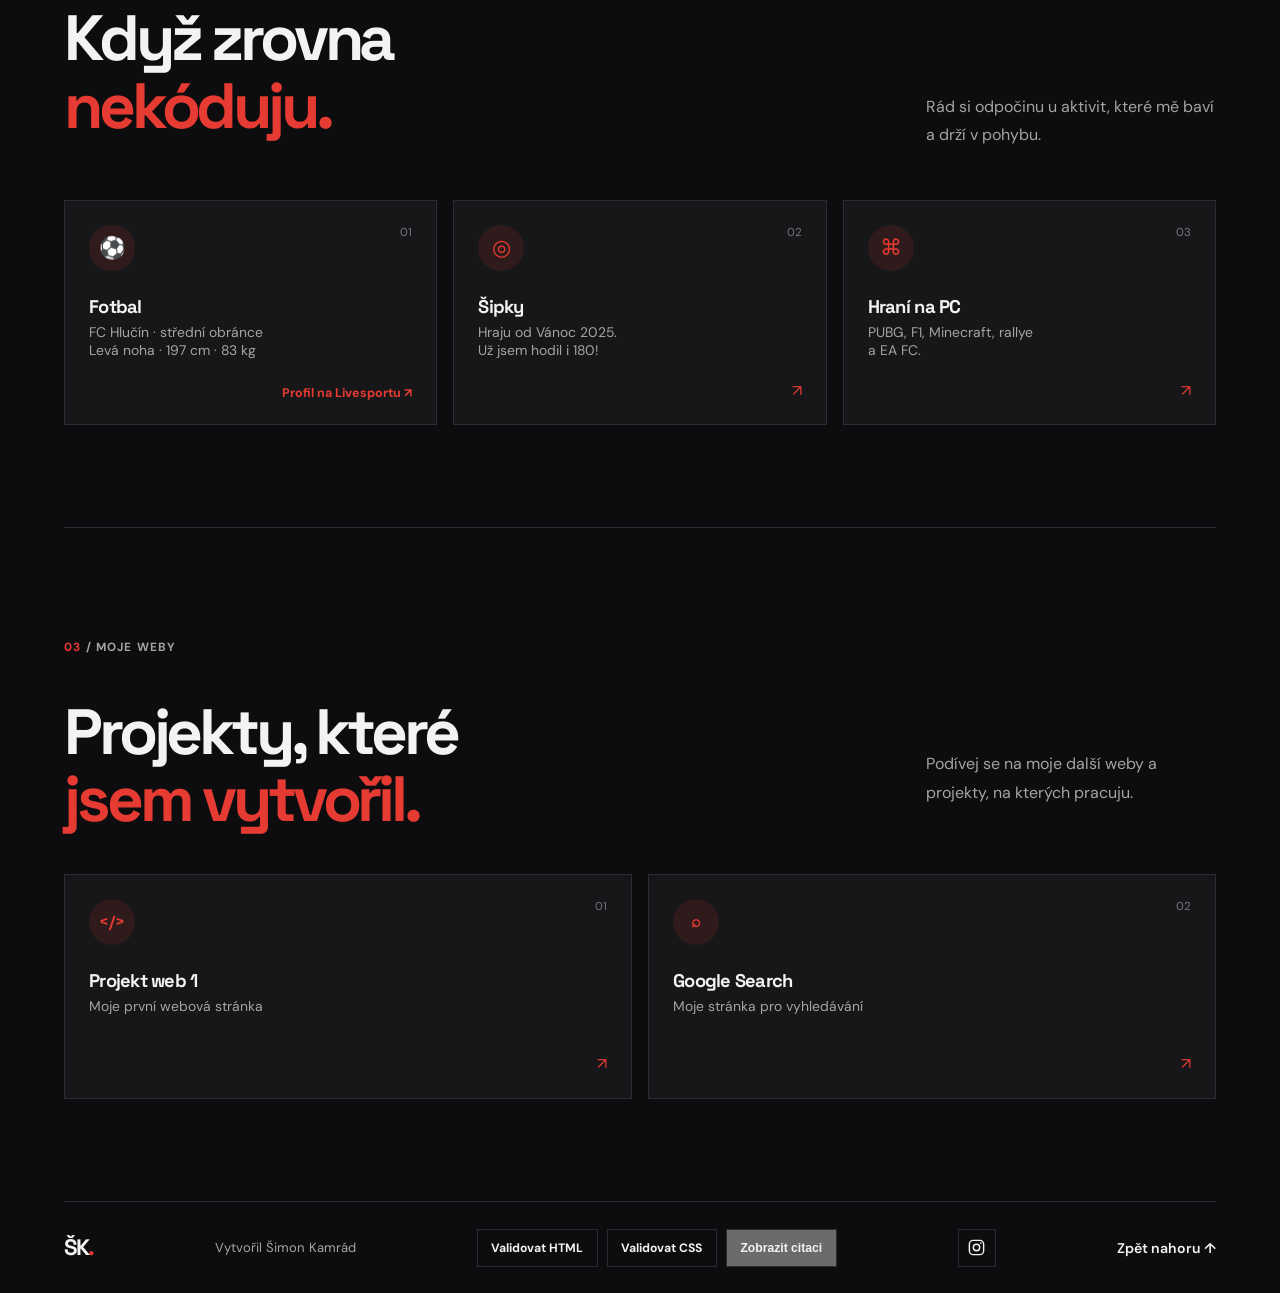
==== commit f980602c: "Add Google Search link to homepage and remove footer quote" ====
--- a/index.html
+++ b/index.html
@@ -104,6 +104,13 @@
           <p>Moje první webová stránka</p>
           <span class="interest-arrow" aria-hidden="true">↗</span>
         </a>
+        <a class="website-card" href="https://simonkamrad.github.io/googlesearch/" target="_blank" rel="noopener noreferrer">
+          <span class="website-number">02</span>
+          <span class="website-icon" aria-hidden="true">⌕</span>
+          <h3>Google Search</h3>
+          <p>Moje stránka pro vyhledávání</p>
+          <span class="interest-arrow" aria-hidden="true">↗</span>
+        </a>
       </div>
     </section>
   </main>
@@ -111,7 +118,6 @@
   <footer class="site-footer">
     <a class="logo" href="#domu" aria-label="Zpět na začátek">ŠK<span>.</span></a>
     <p>Vytvořil Šimon Kamrád</p>
-    <p class="footer-quote">Tento web vznikl z chuti učit se, zkoušet nové nápady a postupně je měnit v reálný projekt pomocí HTML, CSS, JavaScriptu a s pomocí AI asistenta.</p>
     <nav class="footer-validators" aria-label="Validace stránky">
       <a class="footer-button" id="validate-html" href="https://validator.w3.org/nu/" target="_blank" rel="noopener noreferrer">Validovat HTML</a>
       <a class="footer-button" id="validate-css" href="https://jigsaw.w3.org/css-validator/validator" target="_blank" rel="noopener noreferrer">Validovat CSS</a>
@@ -124,14 +130,15 @@
 Web vytvořený na základě zadání a promptů z našich chatů, s využitím HTML, CSS,
 JavaScriptu a AI asistenta Copilot.
 
-[Projekt web 1](https://simonkamrad.github.io/projekt-web1/)</pre>
+[Projekt web 1](https://simonkamrad.github.io/projekt-web1/)
+[Google Search](https://simonkamrad.github.io/googlesearch/)</pre>
       <button class="footer-button" id="close-citation" type="button">Zavřít</button>
     </dialog>
     <a class="instagram-link" href="https://www.instagram.com/simii.kamrad/" target="_blank" rel="noopener noreferrer" aria-label="Instagram Šimona Kamráda" title="Instagram">
       <svg viewBox="0 0 24 24" aria-hidden="true" focusable="false">
-        <rect x="3" y="3" width="18" height="18" rx="5"></rect>
-        <circle cx="12" cy="12" r="4"></circle>
-        <circle class="instagram-dot" cx="17.5" cy="6.5" r="1"></circle>
+        <rect x="3" y="3" width="18" height="18" rx="5" fill="none" stroke="currentColor" stroke-linecap="round" stroke-linejoin="round" stroke-width="1.8"></rect>
+        <circle cx="12" cy="12" r="4" fill="none" stroke="currentColor" stroke-linecap="round" stroke-linejoin="round" stroke-width="1.8"></circle>
+        <circle cx="17.5" cy="6.5" r="1" fill="currentColor" stroke="none"></circle>
       </svg>
     </a>
     <a class="back-to-top" href="#domu">Zpět nahoru ↑</a>
--- a/style.css
+++ b/style.css
@@ -552,11 +552,6 @@
   font-size: 0.82rem;
 }
 
-.footer-quote {
-  max-width: 360px;
-  line-height: 1.6;
-}
-
 .footer-validators {
   display: flex;
   flex-wrap: wrap;
@@ -626,16 +621,6 @@
 .instagram-link svg {
   width: 19px;
   height: 19px;
-  fill: none;
-  stroke: currentColor;
-  stroke-linecap: round;
-  stroke-linejoin: round;
-  stroke-width: 1.8;
-}
-
-.instagram-link .instagram-dot {
-  fill: currentColor;
-  stroke: none;
 }
 
 @media (min-width: 1500px) {
